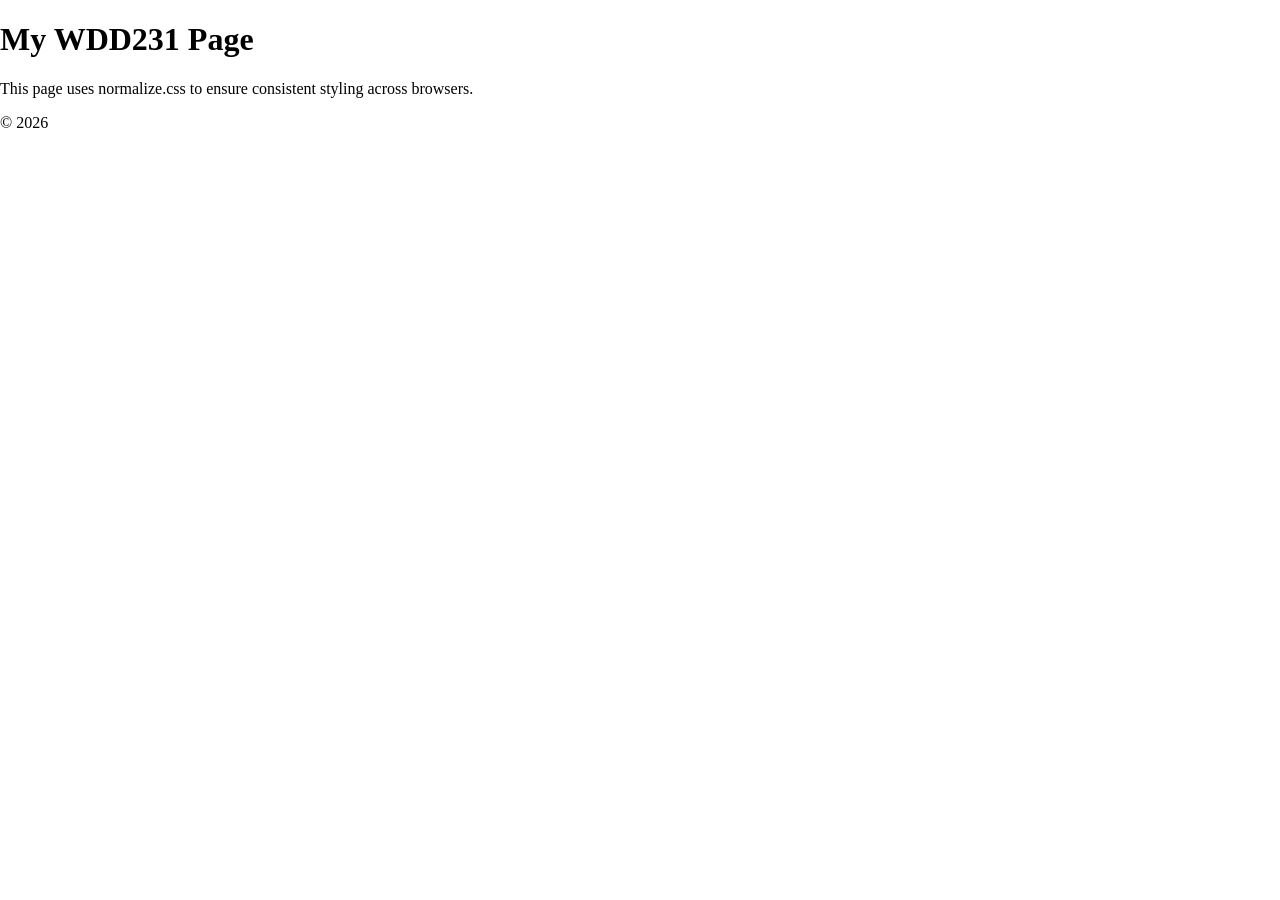
==== index.html @ 548149eb "normalize.css" ====
<!DOCTYPE html>
<html lang="en">
<head>
    <meta charset="UTF-8">
    <meta name="viewport" content="width=device-width, initial-scale=1.0">
    <title>WDD231 Example</title>
    <link rel="stylesheet" href="styles/normalize.css">
    <link rel="stylesheet" href="styles/style.css">
</head>

<body>

<header>
    <h1>My WDD231 Page</h1>
</header>

<main>
    <p>This page uses normalize.css to ensure consistent styling across browsers.</p>
</main>

<footer>
    <p>&copy; 2026</p>
</footer>

</body>
</html>
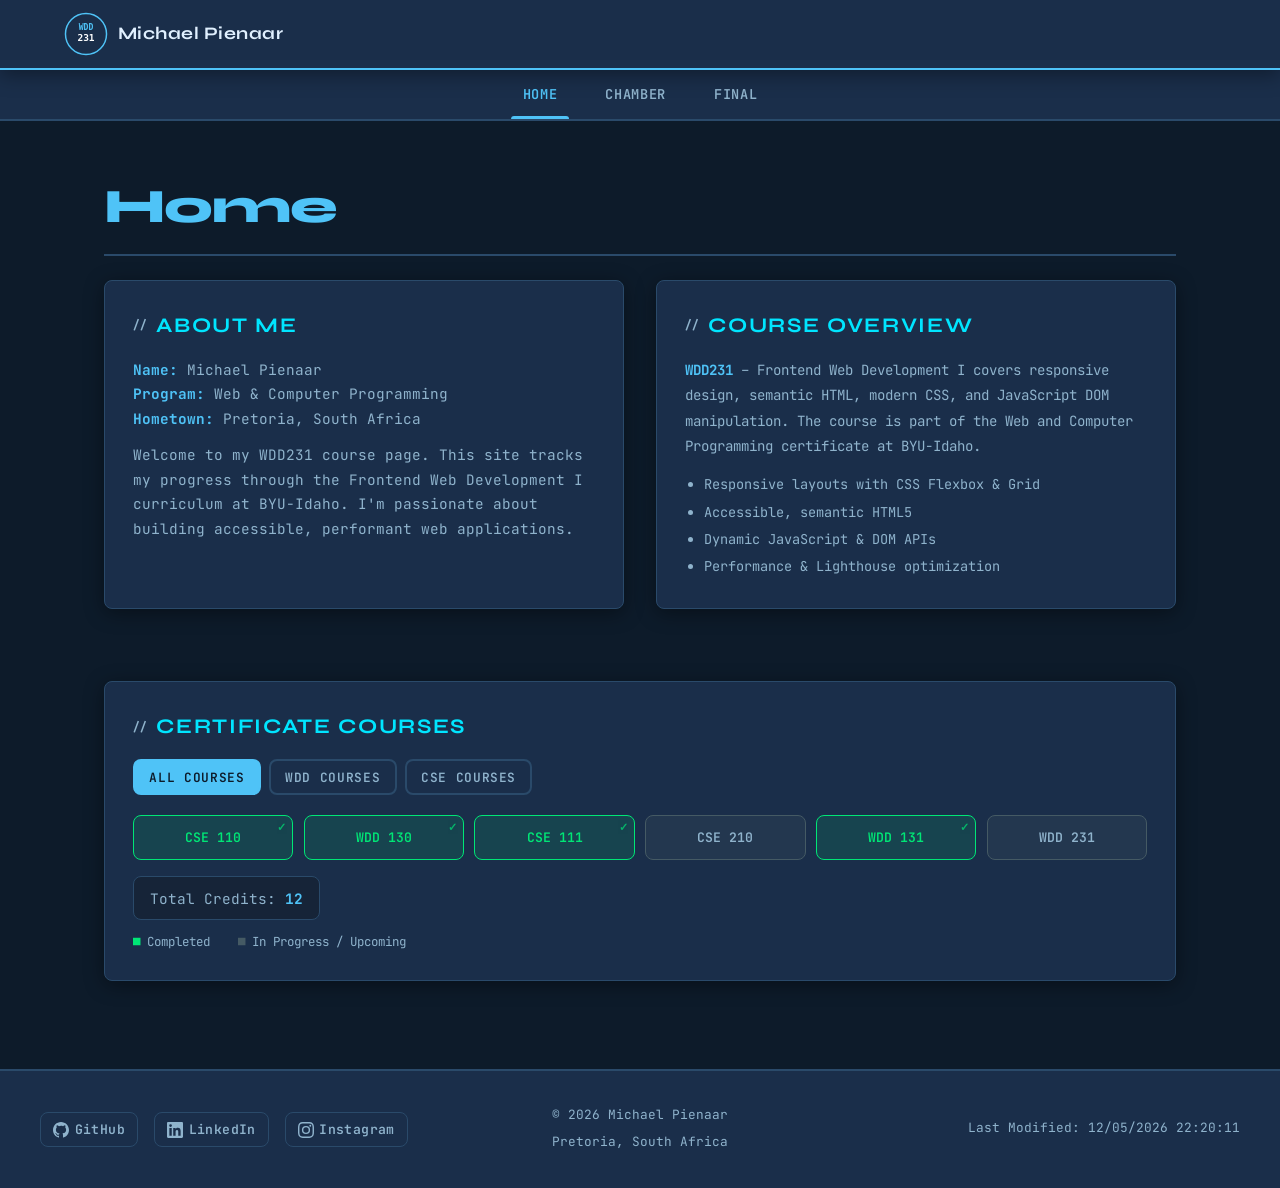
==== commit 37b59b20: "course home page" ====
--- a/index.html
+++ b/index.html
@@ -1,26 +1,142 @@
 <!DOCTYPE html>
 <html lang="en">
 <head>
-    <meta charset="UTF-8">
-    <meta name="viewport" content="width=device-width, initial-scale=1.0">
-    <title>WDD231 Example</title>
-    <link rel="stylesheet" href="styles/normalize.css">
-    <link rel="stylesheet" href="styles/style.css">
+  <meta charset="UTF-8" />
+  <meta name="viewport" content="width=device-width, initial-scale=1.0" />
+  <meta name="description" content="WDD231 Frontend Web Development I – Student home page for BYU-Idaho web development certificate coursework." />
+  <meta name="author" content="Michael Pienaar" />
+  <title>WDD231 | Home</title>
+
+  <!-- CSS -->
+  <link rel="stylesheet" href="styles/small.css" />
+  <link rel="stylesheet" href="styles/larger.css" />
+
+  <!-- JavaScript -->
+  <script src="scripts/navigation.js" defer></script>
+  <script src="scripts/date.js" defer></script>
+  <script src="scripts/course.js" defer></script>
 </head>
-
 <body>
 
-<header>
-    <h1>My WDD231 Page</h1>
-</header>
+  <!-- HEADER -->
+  <header>
+    <a href="index.html" class="header-logo" aria-label="WDD231 Home">
+      <img src="images/logo.svg" alt="WDD231 Logo" width="44" height="44" />
+      <span>Michael Pienaar</span>
+    </a>
+    <button id="menu-btn" aria-label="Toggle navigation menu" aria-expanded="false" aria-controls="nav-menu">
+      <span></span>
+      <span></span>
+      <span></span>
+    </button>
+  </header>
 
-<main>
-    <p>This page uses normalize.css to ensure consistent styling across browsers.</p>
-</main>
+  <!-- NAVIGATION -->
+  <nav aria-label="Primary navigation">
+    <ul id="nav-menu" role="list">
+      <li><a href="index.html" class="active" aria-current="page">Home</a></li>
+      <li><a href="chamber/index.html">Chamber</a></li>
+      <li><a href="final/index.html">Final</a></li>
+    </ul>
+  </nav>
 
-<footer>
-    <p>&copy; 2026</p>
-</footer>
+  <!-- MAIN CONTENT -->
+  <main>
+    <h1>Home</h1>
+
+    <div class="sections-grid">
+
+      <!-- SECTION 1: About / Profile -->
+      <section aria-labelledby="profile-heading">
+        <h2 id="profile-heading">About Me</h2>
+        <div class="profile-section">
+          <div class="profile-info">
+            <p><strong>Name:</strong> Michael Pienaar</p>
+            <p><strong>Program:</strong> Web &amp; Computer Programming</p>
+            <p><strong>Hometown:</strong> Pretoria, South Africa</p>
+            <p style="margin-top: 0.75rem;">Welcome to my WDD231 course page. This site tracks my progress through the Frontend Web Development I curriculum at BYU-Idaho. I'm passionate about building accessible, performant web applications.</p>
+          </div>
+        </div>
+      </section>
+
+      <!-- SECTION 2: Course Overview -->
+      <section aria-labelledby="overview-heading">
+        <h2 id="overview-heading">Course Overview</h2>
+        <p style="font-size:0.88rem; color: var(--color-text-muted); line-height: 1.8;">
+          <strong style="color: var(--color-accent);">WDD231</strong> – Frontend Web Development I covers responsive design, semantic HTML, modern CSS, and JavaScript DOM manipulation. The course is part of the Web and Computer Programming certificate at BYU-Idaho.
+        </p>
+        <ul style="margin-top: 0.75rem; font-size: 0.85rem; color: var(--color-text-muted); padding-left: 1.2rem; line-height: 2;">
+          <li>Responsive layouts with CSS Flexbox &amp; Grid</li>
+          <li>Accessible, semantic HTML5</li>
+          <li>Dynamic JavaScript &amp; DOM APIs</li>
+          <li>Performance &amp; Lighthouse optimization</li>
+        </ul>
+      </section>
+
+      <!-- SECTION 3: Certificate Courses -->
+      <section class="certificate-section" aria-labelledby="courses-heading">
+        <h2 id="courses-heading">Certificate Courses</h2>
+
+        <div class="filter-btns" role="group" aria-label="Filter courses by subject">
+          <button data-filter="all" class="active-filter" aria-pressed="true">All Courses</button>
+          <button data-filter="wdd" aria-pressed="false">WDD Courses</button>
+          <button data-filter="cse" aria-pressed="false">CSE Courses</button>
+        </div>
+
+        <div id="course-list" role="list" aria-live="polite" aria-label="Course cards">
+          <!-- Dynamically populated by course.js -->
+        </div>
+
+        <p id="credits-total" aria-live="polite">Total Credits: <span>0</span></p>
+
+        <p style="font-size: 0.78rem; color: var(--color-text-muted); margin-top: 0.75rem;">
+          <span style="color: var(--color-complete);">&#9632;</span> Completed &nbsp;&nbsp;
+          <span style="color: var(--color-incomplete);">&#9632;</span> In Progress / Upcoming
+        </p>
+      </section>
+
+    </div><!-- .sections-grid -->
+  </main>
+
+  <!-- FOOTER -->
+  <footer>
+    <div class="footer-inner">
+
+      <!-- Social Links -->
+      <div class="footer-social" aria-label="Social media links">
+        <a href="https://github.com/SaintMichael320" target="_blank" rel="noopener noreferrer" aria-label="GitHub profile">
+          <svg width="16" height="16" viewBox="0 0 24 24" fill="currentColor" aria-hidden="true">
+            <path d="M12 0C5.374 0 0 5.373 0 12c0 5.302 3.438 9.8 8.207 11.387.599.111.793-.261.793-.577v-2.234c-3.338.726-4.033-1.416-4.033-1.416-.546-1.387-1.333-1.756-1.333-1.756-1.089-.745.083-.729.083-.729 1.205.084 1.839 1.237 1.839 1.237 1.07 1.834 2.807 1.304 3.492.997.107-.775.418-1.305.762-1.604-2.665-.305-5.467-1.334-5.467-5.931 0-1.311.469-2.381 1.236-3.221-.124-.303-.535-1.524.117-3.176 0 0 1.008-.322 3.301 1.23A11.509 11.509 0 0 1 12 5.803c1.02.005 2.047.138 3.006.404 2.291-1.552 3.297-1.23 3.297-1.23.653 1.653.242 2.874.118 3.176.77.84 1.235 1.911 1.235 3.221 0 4.609-2.807 5.624-5.479 5.921.43.372.823 1.102.823 2.222v3.293c0 .319.192.694.801.576C20.566 21.797 24 17.3 24 12c0-6.627-5.373-12-12-12z"/>
+          </svg>
+          GitHub
+        </a>
+        <a href="https://www.linkedin.com/in/michael-pienaar-191242337" target="_blank" rel="noopener noreferrer" aria-label="LinkedIn profile">
+          <svg width="16" height="16" viewBox="0 0 24 24" fill="currentColor" aria-hidden="true">
+            <path d="M20.447 20.452h-3.554v-5.569c0-1.328-.027-3.037-1.852-3.037-1.853 0-2.136 1.445-2.136 2.939v5.667H9.351V9h3.414v1.561h.046c.477-.9 1.637-1.85 3.37-1.85 3.601 0 4.267 2.37 4.267 5.455v6.286zM5.337 7.433a2.062 2.062 0 0 1-2.063-2.065 2.064 2.064 0 1 1 2.063 2.065zm1.782 13.019H3.555V9h3.564v11.452zM22.225 0H1.771C.792 0 0 .774 0 1.729v20.542C0 23.227.792 24 1.771 24h20.451C23.2 24 24 23.227 24 22.271V1.729C24 .774 23.2 0 22.222 0h.003z"/>
+          </svg>
+          LinkedIn
+        </a>
+        <a href="https://www.instagram.com/saintmichael976" target="_blank" rel="noopener noreferrer" aria-label="Instagram profile">
+          <svg width="16" height="16" viewBox="0 0 24 24" fill="currentColor" aria-hidden="true">
+            <path d="M12 2.163c3.204 0 3.584.012 4.85.07 3.252.148 4.771 1.691 4.919 4.919.058 1.265.069 1.645.069 4.849 0 3.205-.012 3.584-.069 4.849-.149 3.225-1.664 4.771-4.919 4.919-1.266.058-1.644.07-4.85.07-3.204 0-3.584-.012-4.849-.07-3.26-.149-4.771-1.699-4.919-4.92-.058-1.265-.07-1.644-.07-4.849 0-3.204.013-3.583.07-4.849.149-3.227 1.664-4.771 4.919-4.919 1.266-.057 1.645-.069 4.849-.069zM12 0C8.741 0 8.333.014 7.053.072 2.695.272.273 2.69.073 7.052.014 8.333 0 8.741 0 12c0 3.259.014 3.668.072 4.948.2 4.358 2.618 6.78 6.98 6.98C8.333 23.986 8.741 24 12 24c3.259 0 3.668-.014 4.948-.072 4.354-.2 6.782-2.618 6.979-6.98.059-1.28.073-1.689.073-4.948 0-3.259-.014-3.667-.072-4.947-.196-4.354-2.617-6.78-6.979-6.98C15.668.014 15.259 0 12 0zm0 5.838a6.162 6.162 0 1 0 0 12.324 6.162 6.162 0 0 0 0-12.324zM12 16a4 4 0 1 1 0-8 4 4 0 0 1 0 8zm6.406-11.845a1.44 1.44 0 1 0 0 2.881 1.44 1.44 0 0 0 0-2.881z"/>
+          </svg>
+          Instagram
+        </a>
+      </div>
+
+      <!-- Copyright Info -->
+      <div class="footer-info-center footer-info">
+        <p>&copy; <span id="copyright-year"></span> Michael Pienaar</p>
+        <p>Pretoria, South Africa</p>
+      </div>
+
+      <!-- Last Modified -->
+      <div class="footer-info">
+        <p id="lastModified"></p>
+      </div>
+
+    </div>
+  </footer>
 
 </body>
 </html>
--- a/styles/small.css
+++ b/styles/small.css
@@ -0,0 +1,381 @@
+/* ============================================
+   WDD231 - small.css (Mobile First)
+   ============================================ */
+
+/* Google Fonts Import */
+@import url('https://fonts.googleapis.com/css2?family=JetBrains+Mono:wght@400;600;700&family=Syne:wght@400;600;700;800&display=swap');
+
+/* CSS Variables */
+:root {
+  --color-bg: #0d1b2a;
+  --color-surface: #1a2e4a;
+  --color-surface-2: #162438;
+  --color-accent: #4fc3f7;
+  --color-accent-2: #00e5ff;
+  --color-text: #e0f0ff;
+  --color-text-muted: #8fb3cc;
+  --color-complete: #00e676;
+  --color-incomplete: #455a64;
+  --color-border: #2a4a6a;
+  --font-heading: 'Syne', sans-serif;
+  --font-mono: 'JetBrains Mono', monospace;
+  --radius: 8px;
+  --transition: 0.25s ease;
+  --shadow: 0 4px 20px rgba(0, 0, 0, 0.4);
+}
+
+/* Reset & Base */
+*, *::before, *::after {
+  box-sizing: border-box;
+  margin: 0;
+  padding: 0;
+}
+
+html {
+  scroll-behavior: smooth;
+}
+
+body {
+  font-family: var(--font-mono);
+  background-color: var(--color-bg);
+  color: var(--color-text);
+  line-height: 1.6;
+  min-height: 100vh;
+  display: flex;
+  flex-direction: column;
+}
+
+/* ---- HEADER ---- */
+header {
+  background-color: var(--color-surface);
+  border-bottom: 2px solid var(--color-accent);
+  padding: 0.75rem 1rem;
+  display: flex;
+  align-items: center;
+  justify-content: space-between;
+  position: sticky;
+  top: 0;
+  z-index: 100;
+  box-shadow: var(--shadow);
+}
+
+.header-logo {
+  display: flex;
+  align-items: center;
+  gap: 0.6rem;
+  text-decoration: none;
+}
+
+.header-logo img {
+  width: 44px;
+  height: 44px;
+}
+
+.header-logo span {
+  font-family: var(--font-heading);
+  font-size: 1.1rem;
+  font-weight: 700;
+  color: var(--color-text);
+  letter-spacing: 0.03em;
+}
+
+/* Hamburger Button */
+#menu-btn {
+  background: none;
+  border: 2px solid var(--color-accent);
+  border-radius: var(--radius);
+  padding: 0.4rem 0.5rem;
+  cursor: pointer;
+  display: flex;
+  flex-direction: column;
+  gap: 4px;
+  transition: var(--transition);
+}
+
+#menu-btn:hover,
+#menu-btn:focus {
+  background-color: var(--color-accent);
+  outline: none;
+}
+
+#menu-btn span {
+  display: block;
+  width: 22px;
+  height: 2px;
+  background-color: var(--color-accent);
+  transition: var(--transition);
+  border-radius: 2px;
+}
+
+#menu-btn:hover span,
+#menu-btn:focus span {
+  background-color: var(--color-bg);
+}
+
+/* ---- NAVIGATION ---- */
+nav {
+  background-color: var(--color-surface-2);
+  border-bottom: 1px solid var(--color-border);
+}
+
+nav ul {
+  list-style: none;
+  display: none;
+  flex-direction: column;
+}
+
+nav ul.open {
+  display: flex;
+}
+
+nav ul li a {
+  display: block;
+  padding: 0.85rem 1.25rem;
+  text-decoration: none;
+  color: var(--color-text-muted);
+  font-family: var(--font-mono);
+  font-size: 0.9rem;
+  font-weight: 600;
+  letter-spacing: 0.05em;
+  text-transform: uppercase;
+  border-bottom: 1px solid var(--color-border);
+  transition: background-color var(--transition), color var(--transition);
+}
+
+nav ul li:last-child a {
+  border-bottom: none;
+}
+
+nav ul li a:hover {
+  background-color: var(--color-surface);
+  color: var(--color-accent);
+}
+
+nav ul li a.active {
+  color: var(--color-accent);
+  border-left: 3px solid var(--color-accent);
+  background-color: rgba(79, 195, 247, 0.08);
+}
+
+/* ---- MAIN ---- */
+main {
+  flex: 1;
+  padding: 1.5rem 1rem;
+  max-width: 1200px;
+  width: 100%;
+  margin: 0 auto;
+}
+
+main h1 {
+  font-family: var(--font-heading);
+  font-size: 2rem;
+  font-weight: 800;
+  color: var(--color-accent);
+  margin-bottom: 1.5rem;
+  letter-spacing: -0.02em;
+  padding-bottom: 0.5rem;
+  border-bottom: 2px solid var(--color-border);
+}
+
+/* ---- SECTIONS ---- */
+section {
+  margin-bottom: 2.5rem;
+  background-color: var(--color-surface);
+  border: 1px solid var(--color-border);
+  border-radius: var(--radius);
+  padding: 1.25rem;
+  box-shadow: var(--shadow);
+}
+
+section h2 {
+  font-family: var(--font-heading);
+  font-size: 1.2rem;
+  font-weight: 700;
+  color: var(--color-accent-2);
+  margin-bottom: 1rem;
+  text-transform: uppercase;
+  letter-spacing: 0.08em;
+  display: flex;
+  align-items: center;
+  gap: 0.5rem;
+}
+
+section h2::before {
+  content: '//';
+  color: var(--color-text-muted);
+  font-size: 0.85rem;
+}
+
+/* ---- PROFILE SECTION ---- */
+.profile-section {
+  display: flex;
+  flex-direction: column;
+  gap: 1rem;
+}
+
+.profile-info p {
+  font-size: 0.9rem;
+  color: var(--color-text-muted);
+  line-height: 1.7;
+}
+
+.profile-info p strong {
+  color: var(--color-accent);
+}
+
+/* ---- COURSE FILTER BUTTONS ---- */
+.filter-btns {
+  display: flex;
+  flex-wrap: wrap;
+  gap: 0.5rem;
+  margin-bottom: 1.25rem;
+}
+
+.filter-btns button {
+  font-family: var(--font-mono);
+  font-size: 0.8rem;
+  font-weight: 600;
+  padding: 0.45rem 0.9rem;
+  border: 2px solid var(--color-border);
+  border-radius: var(--radius);
+  background: transparent;
+  color: var(--color-text-muted);
+  cursor: pointer;
+  text-transform: uppercase;
+  letter-spacing: 0.05em;
+  transition: all var(--transition);
+}
+
+.filter-btns button:hover {
+  border-color: var(--color-accent);
+  color: var(--color-accent);
+}
+
+.filter-btns button.active-filter {
+  background-color: var(--color-accent);
+  border-color: var(--color-accent);
+  color: var(--color-bg);
+}
+
+/* ---- COURSE GRID ---- */
+#course-list {
+  display: grid;
+  grid-template-columns: repeat(auto-fill, minmax(140px, 1fr));
+  gap: 0.65rem;
+  margin-bottom: 1rem;
+}
+
+.course-card {
+  padding: 0.7rem 0.9rem;
+  border-radius: var(--radius);
+  border: 1px solid var(--color-border);
+  font-size: 0.82rem;
+  font-weight: 600;
+  font-family: var(--font-mono);
+  text-align: center;
+  cursor: default;
+  transition: transform var(--transition);
+  position: relative;
+  overflow: hidden;
+}
+
+.course-card:hover {
+  transform: translateY(-2px);
+}
+
+.course-card.completed {
+  background-color: rgba(0, 230, 118, 0.12);
+  border-color: var(--color-complete);
+  color: var(--color-complete);
+}
+
+.course-card.completed::after {
+  content: '✓';
+  position: absolute;
+  top: 3px;
+  right: 6px;
+  font-size: 0.7rem;
+  color: var(--color-complete);
+  opacity: 0.7;
+}
+
+.course-card.incomplete {
+  background-color: rgba(69, 90, 100, 0.2);
+  border-color: var(--color-incomplete);
+  color: var(--color-text-muted);
+}
+
+#credits-total {
+  font-family: var(--font-mono);
+  font-size: 0.9rem;
+  color: var(--color-text-muted);
+  padding: 0.6rem 1rem;
+  background: var(--color-surface-2);
+  border-radius: var(--radius);
+  border: 1px solid var(--color-border);
+  display: inline-block;
+}
+
+#credits-total span {
+  color: var(--color-accent);
+  font-weight: 700;
+}
+
+/* ---- FOOTER ---- */
+footer {
+  background-color: var(--color-surface);
+  border-top: 2px solid var(--color-border);
+  padding: 1.5rem 1rem;
+  text-align: center;
+}
+
+.footer-social {
+  display: flex;
+  justify-content: center;
+  gap: 1rem;
+  margin-bottom: 1rem;
+  flex-wrap: wrap;
+}
+
+.footer-social a {
+  display: inline-flex;
+  align-items: center;
+  gap: 0.35rem;
+  color: var(--color-text-muted);
+  text-decoration: none;
+  font-size: 0.82rem;
+  font-weight: 600;
+  padding: 0.4rem 0.75rem;
+  border: 1px solid var(--color-border);
+  border-radius: var(--radius);
+  transition: all var(--transition);
+  letter-spacing: 0.03em;
+}
+
+.footer-social a:hover {
+  color: var(--color-accent);
+  border-color: var(--color-accent);
+  background-color: rgba(79, 195, 247, 0.08);
+}
+
+.footer-info {
+  font-size: 0.8rem;
+  color: var(--color-text-muted);
+  line-height: 1.8;
+}
+
+.footer-info p {
+  margin-bottom: 0.2rem;
+}
+
+/* ---- UTILITIES ---- */
+.sr-only {
+  position: absolute;
+  width: 1px;
+  height: 1px;
+  padding: 0;
+  overflow: hidden;
+  clip: rect(0, 0, 0, 0);
+  white-space: nowrap;
+  border: 0;
+}
--- a/styles/larger.css
+++ b/styles/larger.css
@@ -0,0 +1,176 @@
+/* ============================================
+   WDD231 - larger.css (Tablet & Desktop)
+   ============================================ */
+
+@media (min-width: 640px) {
+  /* ---- HEADER ---- */
+  header {
+    padding: 0.75rem 2rem;
+  }
+
+  /* ---- MAIN ---- */
+  main {
+    padding: 2rem 2rem;
+  }
+
+  main h1 {
+    font-size: 2.5rem;
+  }
+
+  /* ---- PROFILE ---- */
+  .profile-section {
+    flex-direction: row;
+    align-items: flex-start;
+    gap: 1.5rem;
+  }
+}
+
+@media (min-width: 768px) {
+  /* ---- HEADER ---- */
+  #menu-btn {
+    display: none;
+  }
+
+  /* ---- NAVIGATION (Horizontal) ---- */
+  nav {
+    background-color: var(--color-surface);
+    border-bottom: 2px solid var(--color-border);
+  }
+
+  nav ul {
+    display: flex !important;
+    flex-direction: row;
+    justify-content: center;
+    gap: 0;
+    max-width: 1200px;
+    margin: 0 auto;
+  }
+
+  nav ul li a {
+    border-bottom: none;
+    border-left: none;
+    padding: 0.85rem 1.5rem;
+    font-size: 0.85rem;
+    position: relative;
+    color: var(--color-text-muted);
+  }
+
+  nav ul li a::after {
+    content: '';
+    position: absolute;
+    bottom: 0;
+    left: 50%;
+    transform: translateX(-50%);
+    width: 0;
+    height: 3px;
+    background-color: var(--color-accent);
+    transition: width var(--transition);
+    border-radius: 3px 3px 0 0;
+  }
+
+  nav ul li a:hover::after,
+  nav ul li a.active::after {
+    width: 70%;
+  }
+
+  nav ul li a:hover {
+    background-color: transparent;
+    color: var(--color-accent);
+  }
+
+  nav ul li a.active {
+    color: var(--color-accent);
+    background-color: transparent;
+    border-left: none;
+  }
+
+  /* ---- MAIN LAYOUT ---- */
+  main {
+    padding: 2rem;
+  }
+
+  main h1 {
+    font-size: 3rem;
+  }
+
+  /* ---- SECTION GRID ---- */
+  .sections-grid {
+    display: grid;
+    grid-template-columns: 1fr 1fr;
+    gap: 1.5rem;
+  }
+
+  .sections-grid .certificate-section {
+    grid-column: 1 / -1;
+  }
+
+  /* ---- COURSE GRID ---- */
+  #course-list {
+    grid-template-columns: repeat(auto-fill, minmax(150px, 1fr));
+  }
+
+  /* ---- FOOTER ---- */
+  footer {
+    padding: 2rem;
+  }
+
+  .footer-inner {
+    display: grid;
+    grid-template-columns: 1fr 1fr 1fr;
+    gap: 1.5rem;
+    align-items: center;
+    max-width: 1200px;
+    margin: 0 auto;
+    text-align: left;
+  }
+
+  .footer-social {
+    justify-content: flex-start;
+    margin-bottom: 0;
+  }
+
+  .footer-info {
+    text-align: right;
+  }
+
+  .footer-info-center {
+    text-align: center;
+  }
+}
+
+@media (min-width: 1024px) {
+  header {
+    padding: 0.75rem 3rem;
+  }
+
+  main {
+    padding: 2.5rem 3rem;
+  }
+
+  .sections-grid {
+    grid-template-columns: 1fr 1fr;
+    gap: 2rem;
+  }
+
+  #course-list {
+    grid-template-columns: repeat(auto-fill, minmax(160px, 1fr));
+  }
+
+  section {
+    padding: 1.75rem;
+  }
+
+  section h2 {
+    font-size: 1.3rem;
+  }
+}
+
+@media (min-width: 1200px) {
+  header {
+    padding: 0.75rem 4rem;
+  }
+
+  main {
+    padding: 3rem 4rem;
+  }
+}
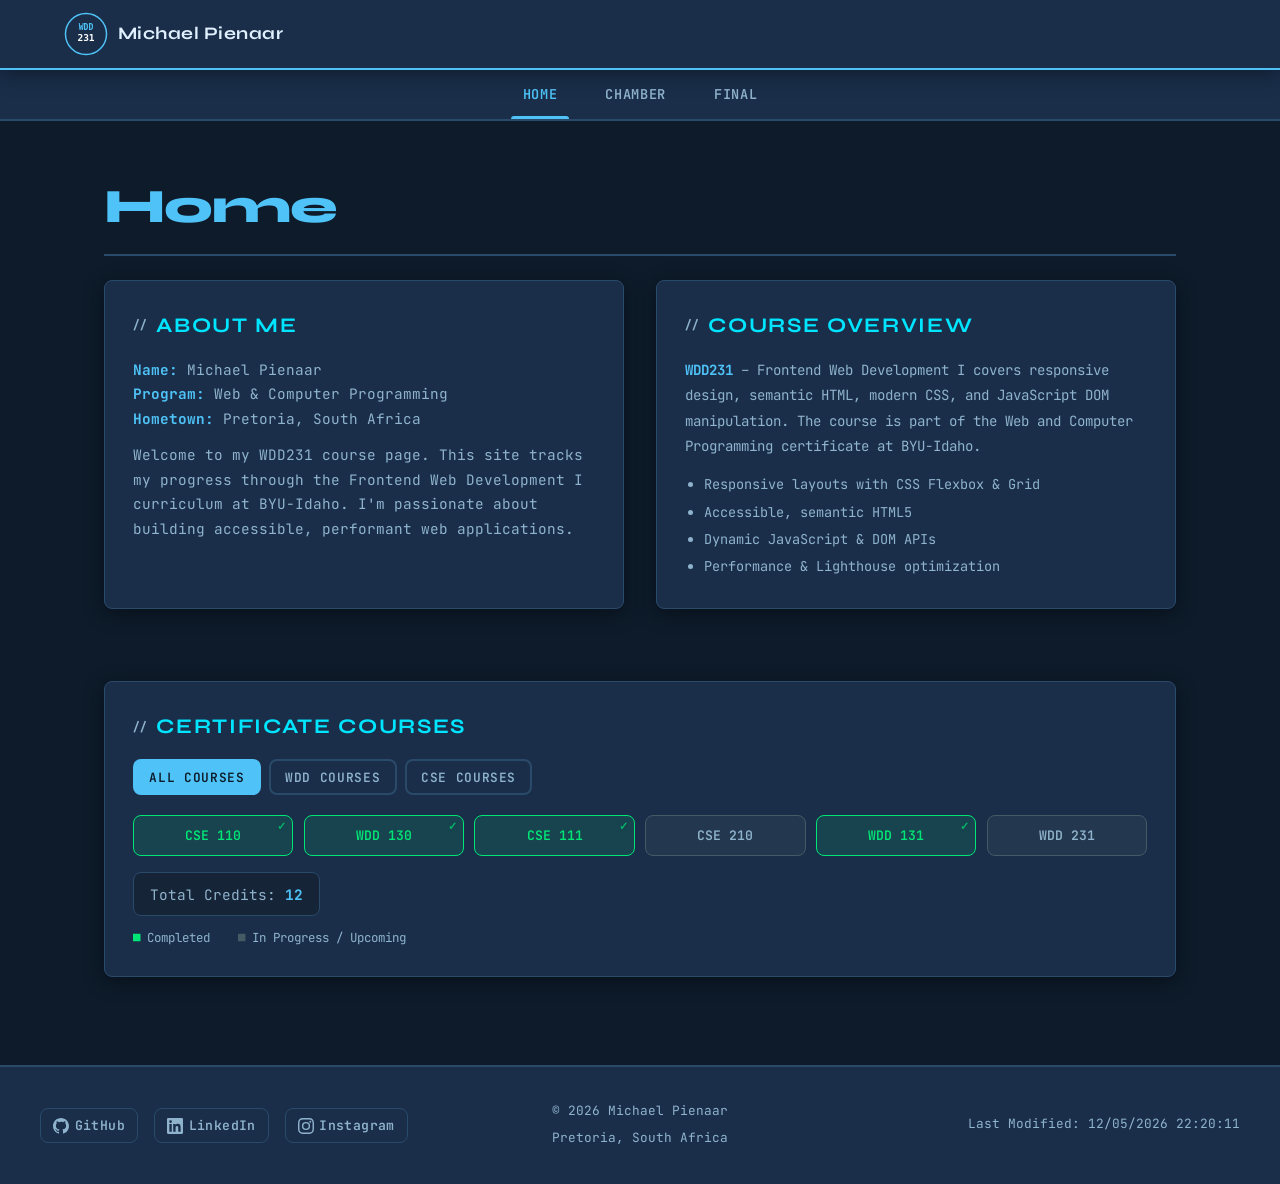
==== commit fafb9e48: "Model added" ====
--- a/index.html
+++ b/index.html
@@ -5,13 +5,19 @@
   <meta name="viewport" content="width=device-width, initial-scale=1.0" />
   <meta name="description" content="WDD231 Frontend Web Development I – Student home page for BYU-Idaho web development certificate coursework." />
   <meta name="author" content="Michael Pienaar" />
+
+  <meta property="og:title" content="Michael Pienaar | WDD231 Frontend Web Development I" />
+  <meta property="og:description" content="Student home page for WDD231 at BYU-Idaho. Tracking progress through the Web and Computer Programming certificate, covering responsive design, semantic HTML, modern CSS, and JavaScript." />
+  <meta property="og:image" content="https://saintmichael320.github.io/wdd231/images/logo.svg" />
+  <meta property="og:url" content="https://saintmichael320.github.io/wdd231/" />
+  <meta property="og:type" content="website" />
+  <meta property="og:locale" content="en_US" />
+
   <title>WDD231 | Home</title>
 
-  <!-- CSS -->
   <link rel="stylesheet" href="styles/small.css" />
   <link rel="stylesheet" href="styles/larger.css" />
 
-  <!-- JavaScript -->
   <script src="scripts/navigation.js" defer></script>
   <script src="scripts/date.js" defer></script>
   <script src="scripts/course.js" defer></script>
@@ -96,13 +102,16 @@
       </section>
 
     </div><!-- .sections-grid -->
+
+    <!-- MODAL DIALOG — placed just before the closing main tag as required -->
+    <dialog id="course-details" aria-modal="true" aria-labelledby="modal-course-code"></dialog>
+
   </main>
 
   <!-- FOOTER -->
   <footer>
     <div class="footer-inner">
 
-      <!-- Social Links -->
       <div class="footer-social" aria-label="Social media links">
         <a href="https://github.com/SaintMichael320" target="_blank" rel="noopener noreferrer" aria-label="GitHub profile">
           <svg width="16" height="16" viewBox="0 0 24 24" fill="currentColor" aria-hidden="true">
@@ -116,7 +125,7 @@
           </svg>
           LinkedIn
         </a>
-        <a href="https://www.instagram.com/saintmichael976" target="_blank" rel="noopener noreferrer" aria-label="Instagram profile">
+        <a href="https://instagram.com/yourusername" target="_blank" rel="noopener noreferrer" aria-label="Instagram profile">
           <svg width="16" height="16" viewBox="0 0 24 24" fill="currentColor" aria-hidden="true">
             <path d="M12 2.163c3.204 0 3.584.012 4.85.07 3.252.148 4.771 1.691 4.919 4.919.058 1.265.069 1.645.069 4.849 0 3.205-.012 3.584-.069 4.849-.149 3.225-1.664 4.771-4.919 4.919-1.266.058-1.644.07-4.85.07-3.204 0-3.584-.012-4.849-.07-3.26-.149-4.771-1.699-4.919-4.92-.058-1.265-.07-1.644-.07-4.849 0-3.204.013-3.583.07-4.849.149-3.227 1.664-4.771 4.919-4.919 1.266-.057 1.645-.069 4.849-.069zM12 0C8.741 0 8.333.014 7.053.072 2.695.272.273 2.69.073 7.052.014 8.333 0 8.741 0 12c0 3.259.014 3.668.072 4.948.2 4.358 2.618 6.78 6.98 6.98C8.333 23.986 8.741 24 12 24c3.259 0 3.668-.014 4.948-.072 4.354-.2 6.782-2.618 6.979-6.98.059-1.28.073-1.689.073-4.948 0-3.259-.014-3.667-.072-4.947-.196-4.354-2.617-6.78-6.979-6.98C15.668.014 15.259 0 12 0zm0 5.838a6.162 6.162 0 1 0 0 12.324 6.162 6.162 0 0 0 0-12.324zM12 16a4 4 0 1 1 0-8 4 4 0 0 1 0 8zm6.406-11.845a1.44 1.44 0 1 0 0 2.881 1.44 1.44 0 0 0 0-2.881z"/>
           </svg>
@@ -124,13 +133,11 @@
         </a>
       </div>
 
-      <!-- Copyright Info -->
       <div class="footer-info-center footer-info">
         <p>&copy; <span id="copyright-year"></span> Michael Pienaar</p>
         <p>Pretoria, South Africa</p>
       </div>
 
-      <!-- Last Modified -->
       <div class="footer-info">
         <p id="lastModified"></p>
       </div>
--- a/styles/small.css
+++ b/styles/small.css
@@ -265,6 +265,7 @@
   margin-bottom: 1rem;
 }
 
+/* Changed from div to button — update cursor and reset button styles */
 .course-card {
   padding: 0.7rem 0.9rem;
   border-radius: var(--radius);
@@ -273,20 +274,36 @@
   font-weight: 600;
   font-family: var(--font-mono);
   text-align: center;
-  cursor: default;
-  transition: transform var(--transition);
+  cursor: pointer;
+  transition: transform var(--transition), box-shadow var(--transition);
   position: relative;
   overflow: hidden;
+  /* Reset default <button> appearance */
+  background: none;
+  appearance: none;
+  -webkit-appearance: none;
+  width: 100%;
 }
 
 .course-card:hover {
   transform: translateY(-2px);
+  box-shadow: 0 6px 20px rgba(0, 0, 0, 0.4);
+}
+
+/* Keyboard focus ring — matches site accent */
+.course-card:focus-visible {
+  outline: 2px solid var(--color-accent);
+  outline-offset: 3px;
 }
 
 .course-card.completed {
   background-color: rgba(0, 230, 118, 0.12);
   border-color: var(--color-complete);
   color: var(--color-complete);
+}
+
+.course-card.completed:hover {
+  box-shadow: 0 6px 20px rgba(0, 230, 118, 0.12);
 }
 
 .course-card.completed::after {
@@ -303,6 +320,11 @@
   background-color: rgba(69, 90, 100, 0.2);
   border-color: var(--color-incomplete);
   color: var(--color-text-muted);
+}
+
+.course-card.incomplete:hover {
+  border-color: var(--color-accent);
+  color: var(--color-accent);
 }
 
 #credits-total {
@@ -378,4 +400,227 @@
   clip: rect(0, 0, 0, 0);
   white-space: nowrap;
   border: 0;
+}
+
+/* ============================================
+   MODAL DIALOG
+   Styles follow existing design patterns:
+   same variables, fonts, borders, and colours.
+   ============================================ */
+
+/* ── Backdrop ── */
+::backdrop {
+  background-color: rgba(7, 13, 20, 0.80);
+  backdrop-filter: blur(4px);
+  -webkit-backdrop-filter: blur(4px);
+}
+
+/* ── Dialog container ── */
+dialog {
+  /* Size & shape */
+  width: 92%;
+  max-width: 560px;
+  border-radius: var(--radius);
+  padding: 0;
+  overflow: hidden;
+
+  /* Colours — match site surface */
+  background-color: var(--color-surface);
+  border: 1px solid var(--color-border);
+  color: var(--color-text);
+  box-shadow: 0 8px 48px rgba(0, 0, 0, 0.65),
+              0 0 0 1px rgba(79, 195, 247, 0.10);
+
+  /* Slide-up entry animation */
+  animation: modalSlideIn 0.28s cubic-bezier(0.22, 1, 0.36, 1) forwards;
+}
+
+@keyframes modalSlideIn {
+  from {
+    opacity: 0;
+    transform: translateY(20px) scale(0.97);
+  }
+  to {
+    opacity: 1;
+    transform: translateY(0) scale(1);
+  }
+}
+
+/* ── Close button (absolute top-right) ── */
+dialog button {
+  position: absolute;
+  top: 1rem;
+  right: 1rem;
+  padding: 0.3rem 0.6rem;
+  background: transparent;
+  border: 1px solid var(--color-border);
+  border-radius: var(--radius);
+  color: var(--color-text-muted);
+  font-family: var(--font-mono);
+  font-size: 0.75rem;
+  line-height: 1;
+  cursor: pointer;
+  transition: all var(--transition);
+  z-index: 10;
+}
+
+dialog button:hover {
+  background-color: rgba(79, 195, 247, 0.10);
+  border-color: var(--color-accent);
+  color: var(--color-accent);
+}
+
+dialog button:focus-visible {
+  outline: 2px solid var(--color-accent);
+  outline-offset: 2px;
+}
+
+/* ── Modal header band ── */
+.modal-header {
+  padding: 1.5rem 1.5rem 1.1rem;
+  border-bottom: 1px solid var(--color-border);
+  position: relative;        /* anchor for close button */
+}
+
+/* Colour-coded top bar */
+.modal-header--complete {
+  border-top: 3px solid var(--color-complete);
+  background: linear-gradient(
+    135deg,
+    rgba(0, 230, 118, 0.07) 0%,
+    transparent 55%
+  );
+}
+
+.modal-header--incomplete {
+  border-top: 3px solid var(--color-accent);
+  background: linear-gradient(
+    135deg,
+    rgba(79, 195, 247, 0.06) 0%,
+    transparent 55%
+  );
+}
+
+/* Small "WDD" / "CSE" label */
+.modal-badge {
+  display: inline-block;
+  font-family: var(--font-mono);
+  font-size: 0.68rem;
+  font-weight: 700;
+  letter-spacing: 0.14em;
+  text-transform: uppercase;
+  padding: 0.18rem 0.55rem;
+  border-radius: 4px;
+  background-color: rgba(79, 195, 247, 0.10);
+  border: 1px solid rgba(79, 195, 247, 0.22);
+  color: var(--color-accent);
+  margin-bottom: 0.55rem;
+}
+
+/* h2 inside dialog — override the section h2 rules */
+dialog h2 {
+  font-family: var(--font-heading);
+  font-size: 1.85rem;
+  font-weight: 800;
+  color: var(--color-text);
+  letter-spacing: 0.02em;
+  text-transform: none;
+  margin-bottom: 0.3rem;
+}
+
+dialog h2::before {
+  content: none;   /* remove the "//" pseudo-element from section h2 */
+}
+
+/* Completed / in-progress pill */
+.modal-status {
+  font-family: var(--font-mono);
+  font-size: 0.75rem;
+  letter-spacing: 0.07em;
+}
+
+.status-complete   { color: var(--color-complete); }
+.status-incomplete { color: var(--color-text-muted); }
+
+/* ── Modal body ── */
+.modal-body {
+  padding: 1.35rem 1.5rem 1.5rem;
+}
+
+/* Course full title */
+.modal-title {
+  font-family: var(--font-heading);
+  font-size: 1.1rem;
+  font-weight: 700;
+  color: var(--color-accent-2);
+  letter-spacing: 0.02em;
+  margin-bottom: 1rem;
+}
+
+/* Credits + Certificate row */
+.modal-meta {
+  display: grid;
+  grid-template-columns: auto 1fr;
+  row-gap: 0.45rem;
+  column-gap: 1.75rem;
+  padding: 0.85rem 1rem;
+  margin-bottom: 1.1rem;
+  background-color: var(--color-surface-2);
+  border: 1px solid var(--color-border);
+  border-radius: var(--radius);
+}
+
+.modal-meta-row {
+  display: contents;   /* lets dt/dd flow into the parent grid columns */
+}
+
+.modal-meta dt {
+  font-family: var(--font-mono);
+  font-size: 0.7rem;
+  letter-spacing: 0.12em;
+  text-transform: uppercase;
+  color: var(--color-text-muted);
+}
+
+.modal-meta dd {
+  font-family: var(--font-mono);
+  font-size: 0.84rem;
+  font-weight: 600;
+  color: var(--color-text);
+}
+
+/* Description */
+.modal-description {
+  font-size: 0.87rem;
+  line-height: 1.75;
+  color: var(--color-text-muted);
+  margin-bottom: 1.2rem;
+}
+
+/* Technology chips */
+.modal-tech-label {
+  font-family: var(--font-mono);
+  font-size: 0.7rem;
+  letter-spacing: 0.12em;
+  text-transform: uppercase;
+  color: var(--color-text-muted);
+  margin-bottom: 0.55rem;
+}
+
+.modal-tech-chips {
+  display: flex;
+  flex-wrap: wrap;
+  gap: 0.4rem;
+}
+
+.modal-chip {
+  font-family: var(--font-mono);
+  font-size: 0.78rem;
+  font-weight: 600;
+  letter-spacing: 0.05em;
+  padding: 0.28rem 0.7rem;
+  background-color: rgba(0, 229, 255, 0.08);
+  border: 1px solid rgba(0, 229, 255, 0.20);
+  border-radius: 4px;
+  color: var(--color-accent-2);
 }
